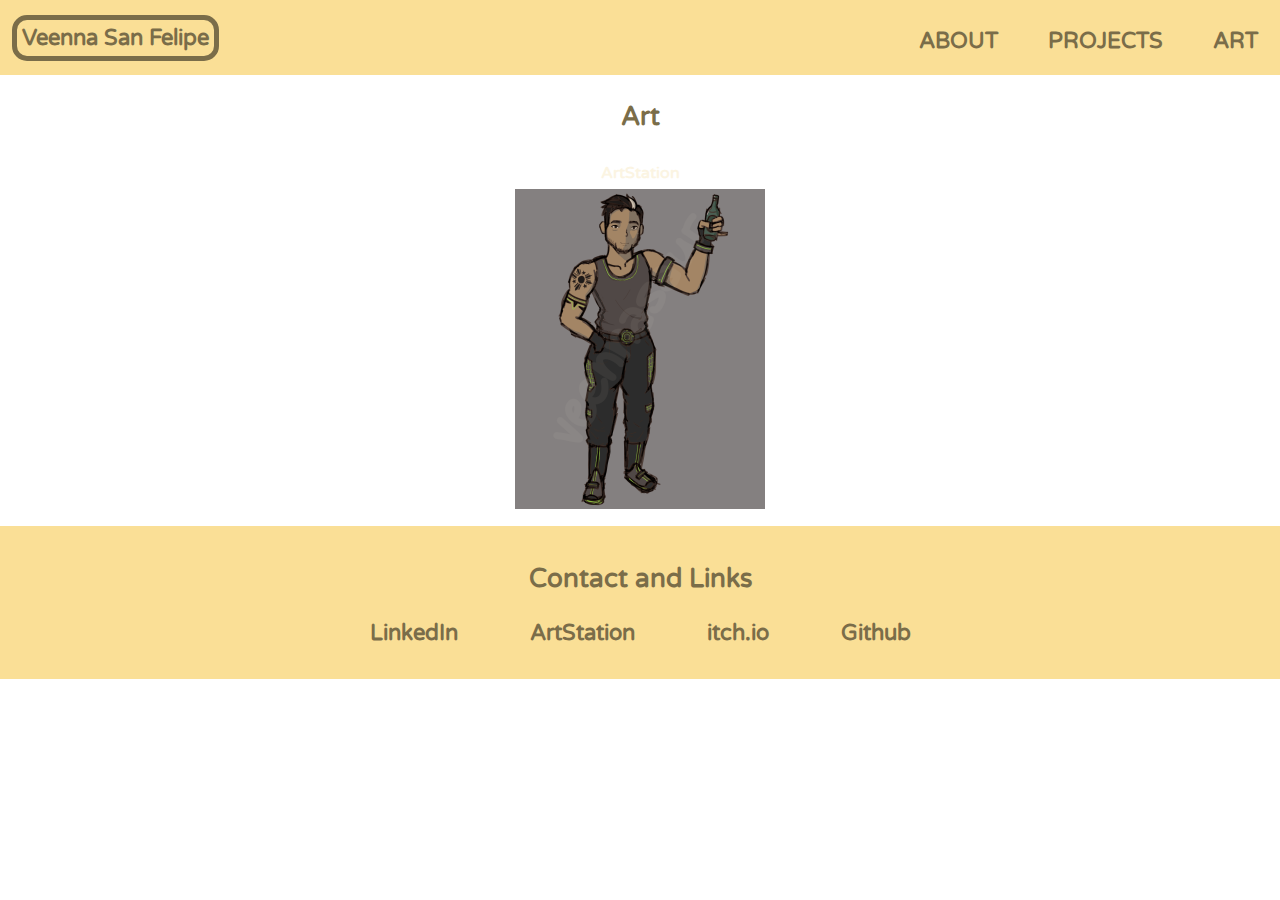
==== art.html @ 62d30b3d "Split the pages up" ====
<!DOCTYPE html>
<html lang="en">
	<head>
		<meta charset="utf-8">
		<meta name="viewport" content="width=device-width, intital-scale=1">
		<title>Veenna San Felipe</title>
		<link href="./resources/css/index.css" type="text/css" rel="stylesheet">
		
		<link rel="preconnect" href="https://fonts.gstatic.com">
		<link href="https://fonts.googleapis.com/css2?family=Noto+Serif+JP:wght@200&family=Varela+Round&display=swap" rel="stylesheet">
	</head>


	<body>
		<header>
			<h1>Veenna San Felipe</h1>
			<nav>
				<ul>
					<li><a href="./index.html">About</a></li>
					<li><a href="./projects.html">Projects</a></li>
					<li><a href="#">Art</a></li>
				</ul>
			</nav>
		</header>

		<section>	
			<h3>Art</h3>
				<div>
					<a href="https://www.artstation.com/veennasf" target="_blank" class="project-title">ArtStation</a>
						<br>
						<img src="resources/cyrus.png" alt="Digital artwork" id="cyrus">
				</div>
		</section>

			<footer>
				<h3>Contact and Links</h3>
					<ul>
						<li>LinkedIn</li>
						<li>ArtStation</li>
						<li>itch.io</li>
						<li>Github</li>
					</ul>
			</footer>
	</body>
</html>
---- resources/css/index.css ----
*, *:before, *:after {
	box-sizing: border-box;
}

body {
	padding: 0;
	margin: 0;
	font-family: 'Varela Round', sans-serif;
	font-size: 22px;
	color: rgb(122, 109, 73);
	text-align: center;
}

h3 {
	color: rgb(122, 109, 73);
}

/* ----- HEADER ----- */
header {
	background-color: rgba(250, 223, 150, 98);
}

header:after {
	content: '';
	display: table;
	clear: both;
}

h1 {
	float: left;
	font-size: 22px;
	color: rgb(122, 109, 73);
	border: 5px solid rgb(122, 109, 73);
	border-radius: 15px;
	padding: 5px;
	margin-left: 12px;
}

nav {
	float: right;
}

nav a {
	color: rgb(122, 109, 73);
	text-decoration: none;
	text-transform: uppercase;
	font-size: 22px;
	font-weight: bold
}

nav a:hover {
	opacity: 50%;
	text-decoration: underline;
	transition: ease 100ms;
}

nav ul {
	margin: 0;
	padding: 0;
	list-style-type: none;
}

nav li {
	display: inline-block;
	margin: 1.25em 1em 0;
	position: relative;
}

/* ----- END HEADER ----- */

/* ----- ABOUT ----- */

#about {
	height: 550px;
	background-color: rgb(251, 244, 226);
	padding: 100px;
}

#about:after {
	content: '';
	display: table;
	clear: both;
}

#headshot-img {
	width: 325px;
	height: 325px;
	border-radius: 45px;
	float: left;
	margin-left: 50px;
}

#bio {
	max-width: 750px;
	max-height: 325px;
	float: right;
	margin-right: 50px;
}

h2 {
	color: rgb(245, 195, 21);
	font-size: 60px;
}

#bio p {
	font-family: 'Noto Serif JP', serif;
	font-size: 16px;
	font-weight: bold;
	line-height: 30px;
	letter-spacing: 1px;
}

/* ----- END ABOUT ----- */

/* ----- PROJECTS ----- */

#projects {
	padding: 0 50px;
	margin: 50px 0;
}

#project-blocks {
	display: flex;
	flex-flow: row wrap;
	justify-content: center;
}

.block {
	margin: 25px;
	background-color: rgb(199, 176, 119);;
	border-radius: 15px;
	height: 250px;
	width: 250px;
	padding: 25px;
}

.project-title {
	color: rgb(251, 244, 226);
	text-decoration: none;
	word-wrap: break-word;
	font-weight: bold;
	font-size: 1rem;
}

.project-img {
	height: 130px;
	width: 175px;
	margin: 10px;
}

/* ----- END PROJECTS ----- */

/* ----- ART ----- */

#art h3 {
	color: rgb(122, 109, 73);
}

#art .project-title {
	color: rgb(245, 195, 21);
}

#cyrus {
	height: 320px;
	width: 250px;
	margin: 0.25em 0 0.5em;
}

/* ----- END ART ----- */

/* ----- CONTACT/FOOTER----- */
#contact {
	color: rgb(245, 195, 21);
}

footer {
	background-color: rgba(250, 223, 150, 98);
	padding: 0.5em;
	bottom: 0;
	width: 100%;
}

footer a {
	color: rgb(122, 109, 73);
	text-decoration: none;
	text-transform: uppercase;
	font-weight: bold
	font-weight: normal;
	font-size: 16px;
}

footer a:hover {
	opacity: 50%;
	text-decoration: underline;
	transition: ease 100ms; 
}

footer h2 {
	margin-top: 0.5em;
}

footer li {
	color: rgb(122, 109, 73);
	font-weight: bold;
	display: inline-block;
	margin: 0 1.5em 1em;
	position: relative;
}

footer ul {
	margin: 0;
	padding: 0;
	list-style-type: none;
}

/* ----- COLOR PALETTE REFERENCE -----

	* Dusty yellow: #CFAE3E, rgb(207, 174, 62);
	* Warm gray: #7A776E, rgb(122, 119, 110);
	* Pale yellow: #FADF96, rgb(250, 223, 150);
	* Warm white: #FBF4E2, rgb(251, 244, 226);
	* Pale brown: #7A6D49, rgb(122, 109, 73);
	* Lighter pale brown: #A99259, rgb(169, 146, 89);
	* Khaki: #C7B077, rgb(199, 176, 119);
	* Sunshine Yellow: #F5C315, rgb(245, 195, 21);

----- COLOR PALETTE REFERENCE ----- */
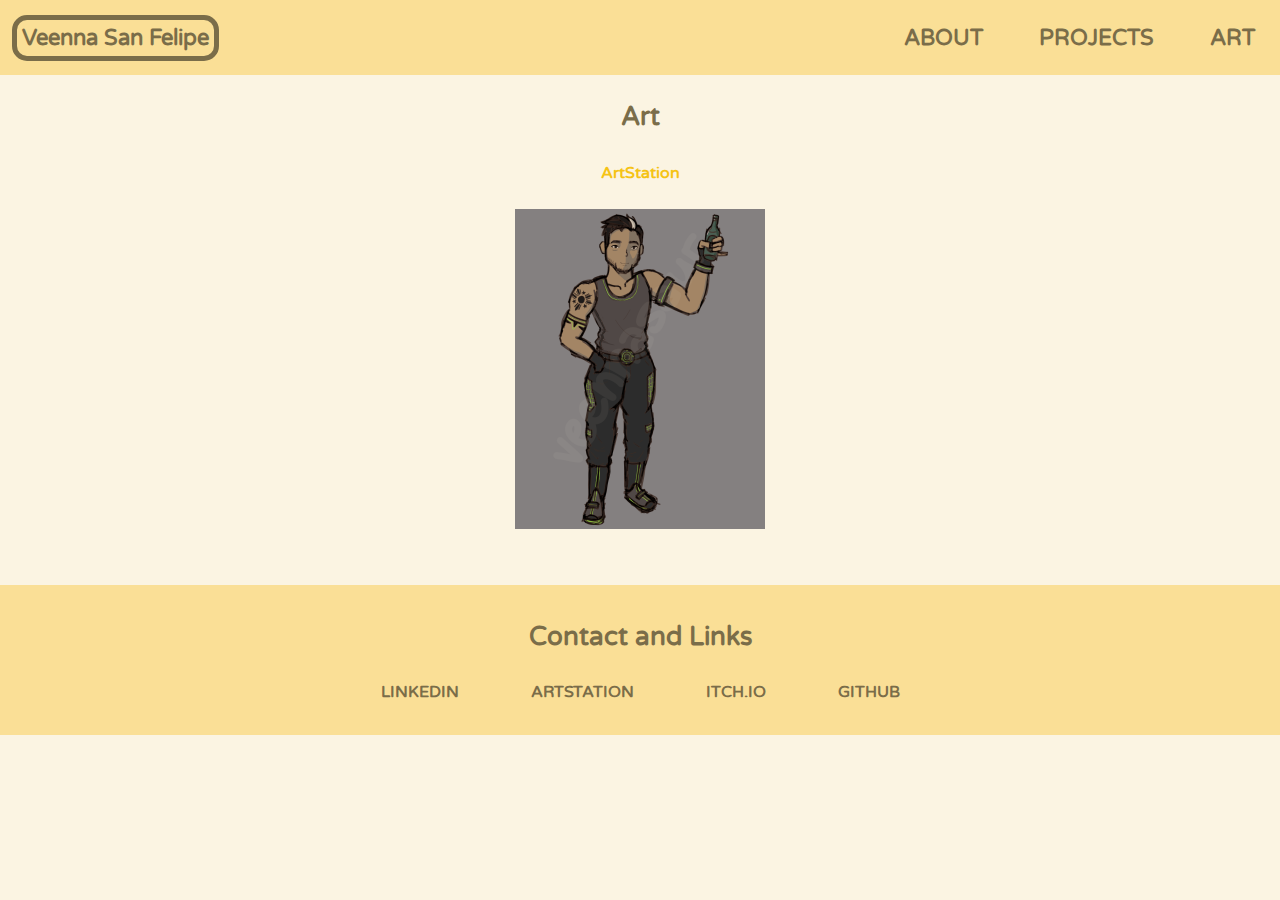
==== commit d6a4e0e1: "Fix background and footer gaps" ====
--- a/art.html
+++ b/art.html
@@ -13,7 +13,7 @@
 
 	<body>
 		<header>
-			<h1>Veenna San Felipe</h1>
+			<h1><a href="./index.html">Veenna San Felipe</a></h1>
 			<nav>
 				<ul>
 					<li><a href="./index.html">About</a></li>
@@ -23,7 +23,7 @@
 			</nav>
 		</header>
 
-		<section>	
+		<section id="art">	
 			<h3>Art</h3>
 				<div>
 					<a href="https://www.artstation.com/veennasf" target="_blank" class="project-title">ArtStation</a>
@@ -35,10 +35,10 @@
 			<footer>
 				<h3>Contact and Links</h3>
 					<ul>
-						<li>LinkedIn</li>
-						<li>ArtStation</li>
-						<li>itch.io</li>
-						<li>Github</li>
+						<li><a href="https://www.linkedin.com/in/v-san-felipe/">LinkedIn</a></li>
+						<li><a href="https://www.artstation.com/veennasf">ArtStation</a></li>
+						<li><a href="https://veennasaur.itch.io/">itch.io</a></li>
+						<li><a href="https://github.com/veenna-san-felipe">GitHub</a></li>
 					</ul>
 			</footer>
 	</body>
--- a/resources/css/index.css
+++ b/resources/css/index.css
@@ -8,7 +8,28 @@
 	font-family: 'Varela Round', sans-serif;
 	font-size: 22px;
 	color: rgb(122, 109, 73);
+	background-color: rgb(251, 244, 226);
 	text-align: center;
+}
+
+h1 {
+	float: left;
+	font-size: 22px;
+	color: rgb(122, 109, 73);
+	border: 5px solid rgb(122, 109, 73);
+	border-radius: 15px;
+	padding: 5px;
+	margin-left: 12px;
+}
+
+h1 a {
+	text-decoration: none;
+	color: inherit;
+}
+
+h2 {
+	color: rgb(245, 195, 21);
+	font-size: 60px;
 }
 
 h3 {
@@ -26,16 +47,6 @@
 	clear: both;
 }
 
-h1 {
-	float: left;
-	font-size: 22px;
-	color: rgb(122, 109, 73);
-	border: 5px solid rgb(122, 109, 73);
-	border-radius: 15px;
-	padding: 5px;
-	margin-left: 12px;
-}
-
 nav {
 	float: right;
 }
@@ -56,14 +67,12 @@
 
 nav ul {
 	margin: 0;
-	padding: 0;
 	list-style-type: none;
 }
 
 nav li {
 	display: inline-block;
-	margin: 1.25em 1em 0;
-	position: relative;
+	margin: 25px 25px 0;
 }
 
 /* ----- END HEADER ----- */
@@ -97,11 +106,6 @@
 	margin-right: 50px;
 }
 
-h2 {
-	color: rgb(245, 195, 21);
-	font-size: 60px;
-}
-
 #bio p {
 	font-family: 'Noto Serif JP', serif;
 	font-size: 16px;
@@ -116,7 +120,6 @@
 
 #projects {
 	padding: 0 50px;
-	margin: 50px 0;
 }
 
 #project-blocks {
@@ -163,19 +166,16 @@
 #cyrus {
 	height: 320px;
 	width: 250px;
-	margin: 0.25em 0 0.5em;
+	margin: 25px 0 50px;
 }
 
 /* ----- END ART ----- */
 
 /* ----- CONTACT/FOOTER----- */
-#contact {
-	color: rgb(245, 195, 21);
-}
 
 footer {
 	background-color: rgba(250, 223, 150, 98);
-	padding: 0.5em;
+	padding: 10px;
 	bottom: 0;
 	width: 100%;
 }
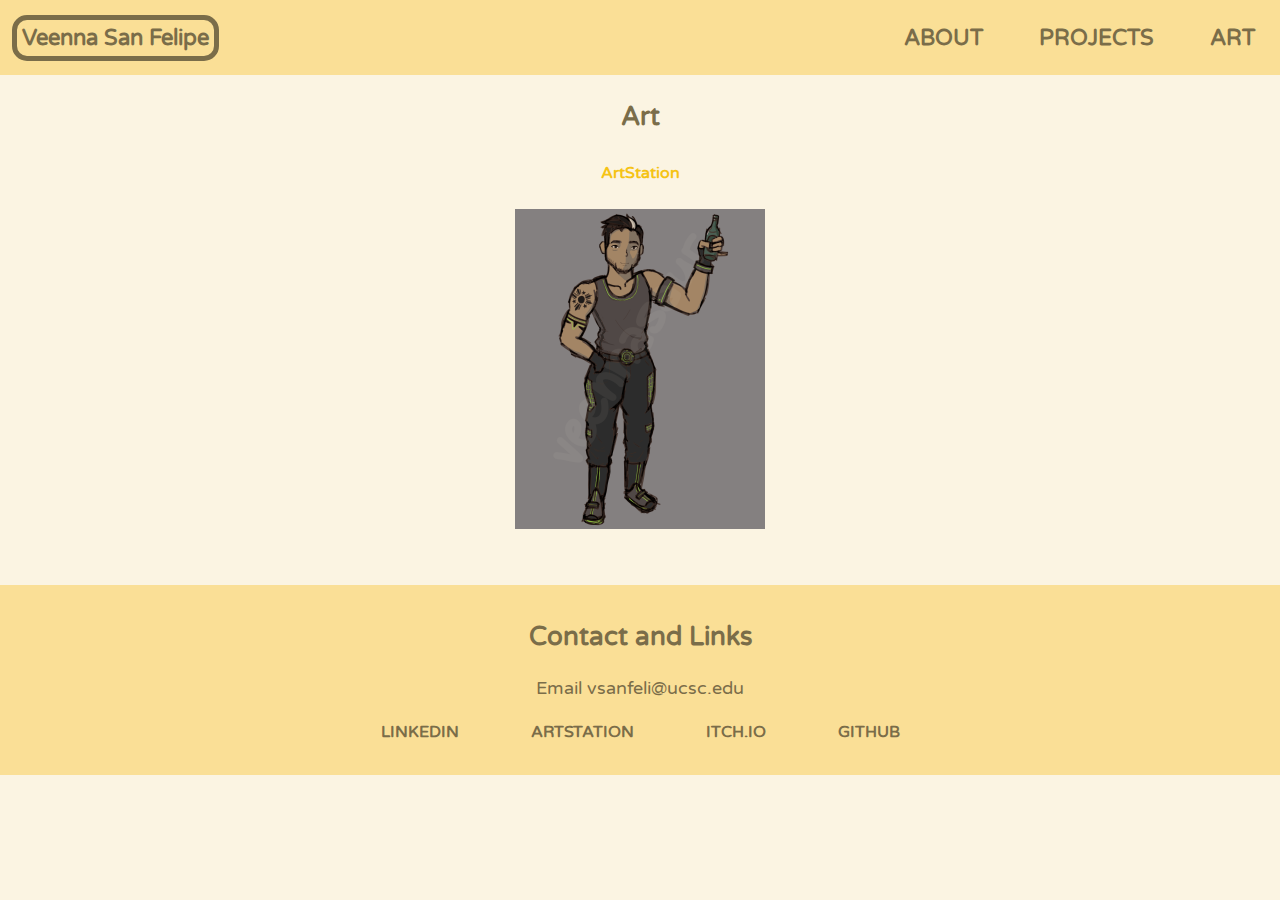
==== commit c7d9fe3f: "Forgot to include email in the footer" ====
--- a/art.html
+++ b/art.html
@@ -32,14 +32,15 @@
 				</div>
 		</section>
 
-			<footer>
-				<h3>Contact and Links</h3>
-					<ul>
-						<li><a href="https://www.linkedin.com/in/v-san-felipe/">LinkedIn</a></li>
-						<li><a href="https://www.artstation.com/veennasf">ArtStation</a></li>
-						<li><a href="https://veennasaur.itch.io/">itch.io</a></li>
-						<li><a href="https://github.com/veenna-san-felipe">GitHub</a></li>
-					</ul>
-			</footer>
+		<footer>
+			<h3>Contact and Links</h3>
+				<p>Email vsanfeli@ucsc.edu</p>
+				<ul>
+					<li><a href="https://www.linkedin.com/in/v-san-felipe/">LinkedIn</a></li>
+					<li><a href="https://www.artstation.com/veennasf">ArtStation</a></li>
+					<li><a href="https://veennasaur.itch.io/">itch.io</a></li>
+					<li><a href="https://github.com/veenna-san-felipe">GitHub</a></li>
+				</ul>
+		</footer>
 	</body>
 </html>--- a/resources/css/index.css
+++ b/resources/css/index.css
@@ -197,6 +197,10 @@
 
 footer h2 {
 	margin-top: 0.5em;
+}
+
+footer p {
+	font-size: 18px;
 }
 
 footer li {
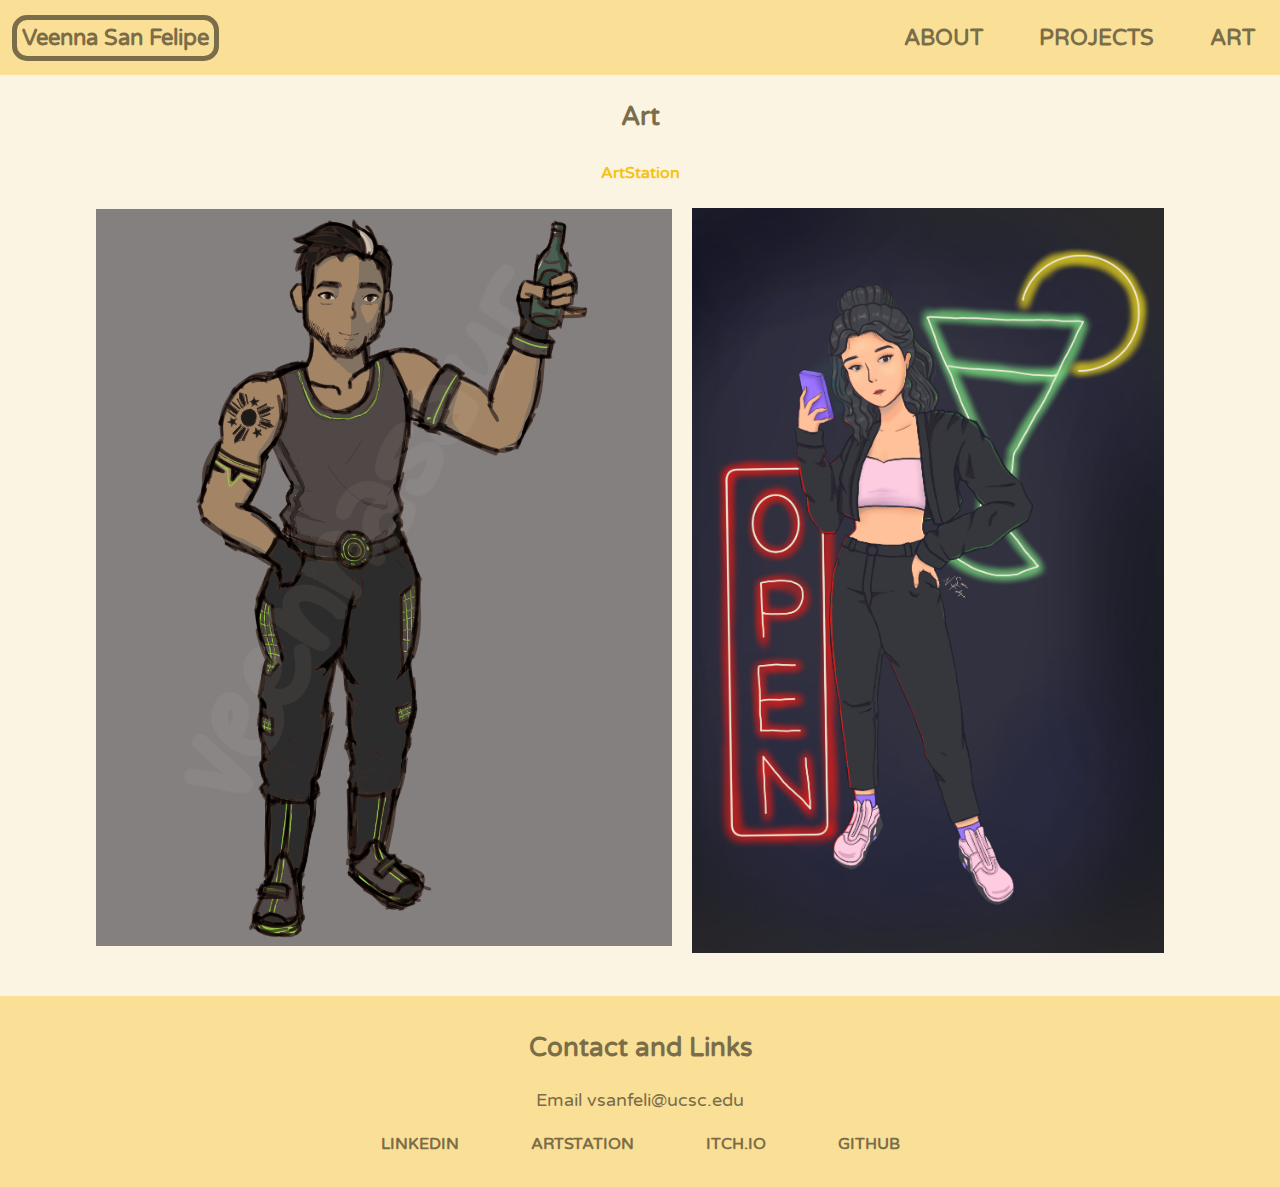
==== commit 72deacd9: "More updates that I forgot to commit previously" ====
--- a/art.html
+++ b/art.html
@@ -25,11 +25,11 @@
 
 		<section id="art">	
 			<h3>Art</h3>
-				<div>
-					<a href="https://www.artstation.com/veennasf" target="_blank" class="project-title">ArtStation</a>
-						<br>
-						<img src="resources/cyrus.png" alt="Digital artwork" id="cyrus">
-				</div>
+			<a href="https://www.artstation.com/veennasf" target="_blank" class="project-title">ArtStation</a>
+			<div id="artwork-section">
+				<img src="resources/cyrus.png" alt="Digital artwork" id="cyrus">
+				<img src="resources/neon-girl.png" alt="Digital artwork" id="neon-girl">
+			</div>
 		</section>
 
 		<footer>
--- a/resources/css/index.css
+++ b/resources/css/index.css
@@ -1,5 +1,9 @@
+html {
+	box-sizing: border-box;
+}
+
 *, *:before, *:after {
-	box-sizing: border-box;
+	box-sizing: inherit;
 }
 
 body {
@@ -149,6 +153,15 @@
 	height: 130px;
 	width: 175px;
 	margin: 10px;
+	border-radius: 10px;
+}
+
+#design-system img,
+#kidgilantes img,
+#patchwork-harmony img,
+#cheatsheet img,
+#glitch img {
+	margin: 30px 0px 0px;
 }
 
 /* ----- END PROJECTS ----- */
@@ -163,10 +176,22 @@
 	color: rgb(245, 195, 21);
 }
 
+#artwork-section {
+	display: flex;
+	justify-content: center;
+	align-items: center;
+}
+
 #cyrus {
-	height: 320px;
-	width: 250px;
+	height: 45%;
+	width: 45%;
 	margin: 25px 0 50px;
+}
+
+#neon-girl {
+	height: 40%;
+	width: 40%;
+	padding: 0px 20px 20px;
 }
 
 /* ----- END ART ----- */
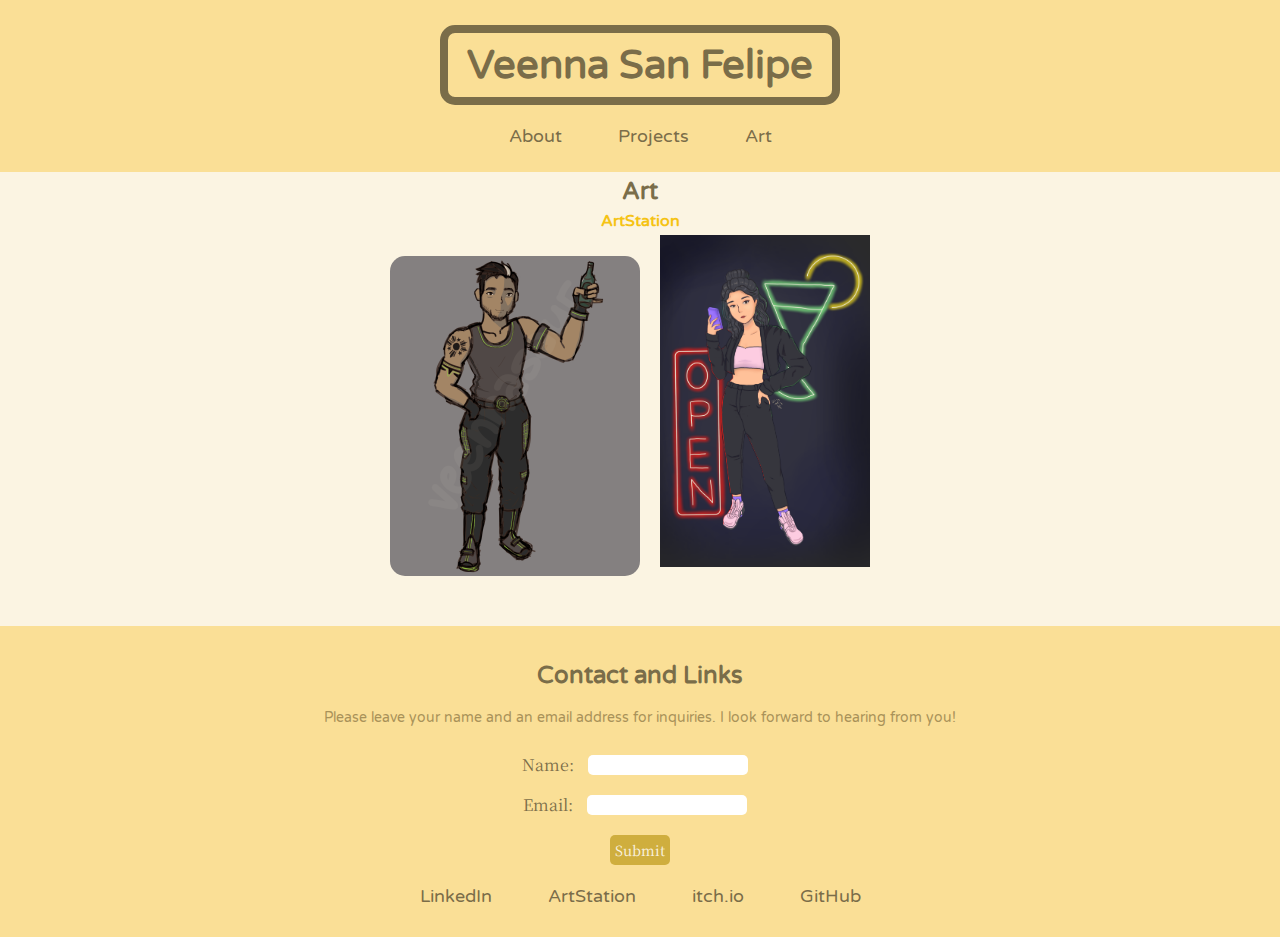
==== commit ee6e3ec0: "Implement responsive mobile about page" ====
--- a/art.html
+++ b/art.html
@@ -13,12 +13,13 @@
 
 	<body>
 		<header>
-			<h1><a href="./index.html">Veenna San Felipe</a></h1>
+			<h1><a href="#">Veenna San Felipe</a></h1>
+			<br>
 			<nav>
 				<ul>
-					<li><a href="./index.html">About</a></li>
+					<li><a href="#">About</a></li>
 					<li><a href="./projects.html">Projects</a></li>
-					<li><a href="#">Art</a></li>
+					<li><a href="./art.html">Art</a></li>
 				</ul>
 			</nav>
 		</header>
@@ -34,13 +35,25 @@
 
 		<footer>
 			<h3>Contact and Links</h3>
-				<p>Email vsanfeli@ucsc.edu</p>
+			<p>Please leave your name and an email address for inquiries. I look forward to hearing from you!</p>
+			
+			<form action="mailto:vsanfeli@ucsc.edu" method="POST"	enctype="multipart/form-data" name="EmailForm">
+				<label for="YourName">Name:</label>
+				<input type="text" name="YourName">
+				<br>
+				<label for="YourEmail">Email:</label>
+				<input type="text" name="YourEmail">
+				<br>
+				<input type="submit" value="Submit" id="button">
+			</form>
+
+			<div id="footer-links">
 				<ul>
 					<li><a href="https://www.linkedin.com/in/v-san-felipe/">LinkedIn</a></li>
 					<li><a href="https://www.artstation.com/veennasf">ArtStation</a></li>
 					<li><a href="https://veennasaur.itch.io/">itch.io</a></li>
 					<li><a href="https://github.com/veenna-san-felipe">GitHub</a></li>
 				</ul>
-		</footer>
-	</body>
+			</div>
+		</footer>	</body>
 </html>--- a/resources/css/index.css
+++ b/resources/css/index.css
@@ -1,256 +1,382 @@
-html {
+* {
 	box-sizing: border-box;
-}
-
-*, *:before, *:after {
-	box-sizing: inherit;
-}
-
-body {
-	padding: 0;
-	margin: 0;
-	font-family: 'Varela Round', sans-serif;
-	font-size: 22px;
-	color: rgb(122, 109, 73);
-	background-color: rgb(251, 244, 226);
-	text-align: center;
-}
-
-h1 {
-	float: left;
-	font-size: 22px;
-	color: rgb(122, 109, 73);
-	border: 5px solid rgb(122, 109, 73);
-	border-radius: 15px;
-	padding: 5px;
-	margin-left: 12px;
-}
-
-h1 a {
-	text-decoration: none;
-	color: inherit;
-}
-
-h2 {
-	color: rgb(245, 195, 21);
-	font-size: 60px;
-}
-
-h3 {
-	color: rgb(122, 109, 73);
-}
-
-/* ----- HEADER ----- */
-header {
-	background-color: rgba(250, 223, 150, 98);
-}
-
-header:after {
-	content: '';
-	display: table;
-	clear: both;
-}
-
-nav {
-	float: right;
-}
-
-nav a {
-	color: rgb(122, 109, 73);
-	text-decoration: none;
-	text-transform: uppercase;
-	font-size: 22px;
-	font-weight: bold
-}
-
-nav a:hover {
-	opacity: 50%;
-	text-decoration: underline;
-	transition: ease 100ms;
-}
-
-nav ul {
-	margin: 0;
-	list-style-type: none;
-}
-
-nav li {
-	display: inline-block;
-	margin: 25px 25px 0;
-}
-
-/* ----- END HEADER ----- */
-
-/* ----- ABOUT ----- */
-
-#about {
-	height: 550px;
-	background-color: rgb(251, 244, 226);
-	padding: 100px;
-}
-
-#about:after {
-	content: '';
-	display: table;
-	clear: both;
-}
-
-#headshot-img {
-	width: 325px;
-	height: 325px;
-	border-radius: 45px;
-	float: left;
-	margin-left: 50px;
-}
-
-#bio {
-	max-width: 750px;
-	max-height: 325px;
-	float: right;
-	margin-right: 50px;
-}
-
-#bio p {
-	font-family: 'Noto Serif JP', serif;
-	font-size: 16px;
-	font-weight: bold;
-	line-height: 30px;
-	letter-spacing: 1px;
-}
-
-/* ----- END ABOUT ----- */
-
-/* ----- PROJECTS ----- */
-
-#projects {
-	padding: 0 50px;
-}
-
-#project-blocks {
-	display: flex;
-	flex-flow: row wrap;
-	justify-content: center;
-}
-
-.block {
-	margin: 25px;
-	background-color: rgb(199, 176, 119);;
-	border-radius: 15px;
-	height: 250px;
-	width: 250px;
-	padding: 25px;
-}
-
-.project-title {
-	color: rgb(251, 244, 226);
-	text-decoration: none;
-	word-wrap: break-word;
-	font-weight: bold;
-	font-size: 1rem;
-}
-
-.project-img {
-	height: 130px;
-	width: 175px;
-	margin: 10px;
-	border-radius: 10px;
-}
-
-#design-system img,
-#kidgilantes img,
-#patchwork-harmony img,
-#cheatsheet img,
-#glitch img {
-	margin: 30px 0px 0px;
-}
-
-/* ----- END PROJECTS ----- */
-
-/* ----- ART ----- */
-
-#art h3 {
-	color: rgb(122, 109, 73);
-}
-
-#art .project-title {
-	color: rgb(245, 195, 21);
-}
-
-#artwork-section {
-	display: flex;
-	justify-content: center;
-	align-items: center;
-}
-
-#cyrus {
-	height: 45%;
-	width: 45%;
-	margin: 25px 0 50px;
-}
-
-#neon-girl {
-	height: 40%;
-	width: 40%;
-	padding: 0px 20px 20px;
-}
-
-/* ----- END ART ----- */
-
-/* ----- CONTACT/FOOTER----- */
-
-footer {
-	background-color: rgba(250, 223, 150, 98);
-	padding: 10px;
-	bottom: 0;
-	width: 100%;
-}
-
-footer a {
-	color: rgb(122, 109, 73);
-	text-decoration: none;
-	text-transform: uppercase;
-	font-weight: bold
-	font-weight: normal;
-	font-size: 16px;
-}
-
-footer a:hover {
-	opacity: 50%;
-	text-decoration: underline;
-	transition: ease 100ms; 
-}
-
-footer h2 {
-	margin-top: 0.5em;
-}
-
-footer p {
-	font-size: 18px;
-}
-
-footer li {
-	color: rgb(122, 109, 73);
-	font-weight: bold;
-	display: inline-block;
-	margin: 0 1.5em 1em;
-	position: relative;
-}
-
-footer ul {
 	margin: 0;
 	padding: 0;
-	list-style-type: none;
 }
 
+/* Portrait and Landscape for iPhone 6 up to iPhone 8+*/
+@media only screen 
+  and (min-device-width: 375px)
+  and (max-device-width: 767px) 
+  and (-webkit-min-device-pixel-ratio: 2) {
+    body {
+      text-align: center;
+      background-color: rgb(251, 244, 226);
+      font-family: 'Varela Round', sans-serif;
+    }
+
+    /* --------------- header --------------- */
+
+    header {
+      display: flex;
+      flex-direction: column;
+      justify-content: center;
+      align-items: center;
+      padding: 25px;
+      background-color: rgb(250, 223, 150);
+    }
+
+    h1 {
+      width: 275px;
+      border: 5px solid rgb(122, 109, 73);
+      border-radius: 15px;
+    }
+
+    h1 a {
+      color: rgb(122, 109, 73);
+      text-decoration: none;
+      font-size: 28px;
+    }
+
+    nav ul {
+      display: flex;
+    }
+
+    li {
+      list-style-type: none;
+    }
+
+    li:not(:first-child) {
+      padding-left: 20px;
+    }
+
+    li a {
+      text-decoration: none;
+      color: rgb(122, 109, 73);
+      padding: 5px;
+    }
+
+    li a:active {
+      color: rgb(251, 244, 226);
+      background-color: rgb(122, 109, 73);
+      border-radius: 10px;
+    }
+
+    /* --------------- main --------------- */
+
+    #about {
+      display: flex;
+      flex-direction: column;
+      flex-wrap: wrap;
+      justify-content: center;
+      align-items: center;
+      margin: 35px 25px 25px;
+    }
+
+    img {
+      max-width: 180px;
+      height: auto;
+      border-radius: 15px;
+      margin-bottom: 35px;
+    }
+
+    h2 {
+      margin-bottom: 15px;
+      color: rgb(245, 195, 21);
+      font-size: 30px;
+    }
+
+    #about p {
+        font-family: 'Noto Serif JP', serif;
+        font-size: 12px;
+        color: rgb(169, 146, 89);
+        padding: 0px 10px;
+        margin-bottom: 15px;
+        line-height: 20px;
+    }
+
+    /* --------------- footer --------------- */
+    
+    footer {
+      padding: 30px 25px 30px;
+      background-color: rgb(250, 223, 150);
+    }
+
+    h3 {
+      padding: 5px;
+      color: rgb(122, 109, 73);
+    }
+
+    p {
+      font-size: 12px;
+      line-height: 20px;
+      color: rgb(169, 146, 89);
+      padding: 0px 15px;
+    }
+
+    form {
+      padding: 5px;
+    }
+
+    form label {
+      color: rgb(122, 109, 73);
+      font-family: 'Noto Serif JP', serif;
+      font-size: 12px;
+    }
+
+    form input {
+      border: none;
+      border-radius: 5px;
+      font-family: 'Noto Serif JP', serif;
+      font-size: 12px;
+      color: rgb(122, 109, 73);
+      margin: 5px;
+    }
+
+    #button {
+      font-size: 10px;
+      background-color: rgb(207, 174, 62);
+      color: rgb(251, 244, 226);
+      padding: 5px;
+    }
+
+    #footer-links ul {
+      display: inline-flex;
+      flex-direction: row;
+      justify-content: center;
+      padding-top: 5px;
+    }
+}
+
+/* --------------- Bigger screens --------------- */
+
+@media screen 
+  and (min-device-width: 768px) 
+  and (max-device-width: 2400px) 
+  and (-webkit-min-device-pixel-ratio: 1) { 
+    body {
+      text-align: center;
+      background-color: rgb(251, 244, 226);
+      font-family: 'Varela Round', sans-serif;
+    }
+
+    /* --------------- Header --------------- */
+
+    header {
+      display: flex;
+      flex-direction: column;
+      justify-content: center;
+      align-items: center;
+      padding: 25px;
+      background-color: rgb(250, 223, 150);
+    }
+
+    h1 {
+      width: 400px;
+      border: 8px solid rgb(122, 109, 73);
+      border-radius: 15px;
+      padding: 8px;
+    }
+
+    h1 a {
+      color: rgb(122, 109, 73);
+      text-decoration: none;
+      font-size: 40px;
+    }
+
+    nav ul {
+      display: flex;
+    }
+
+    li {
+      list-style-type: none;
+    }
+
+    li:not(:first-child) {
+      padding-left: 40px;
+    }
+
+    li a {
+      text-decoration: none;
+      color: rgb(122, 109, 73);
+      font-size: 18px;
+      padding: 8px;
+    }
+
+    li a:hover {
+      color: rgb(251, 244, 226);
+      background-color: rgb(122, 109, 73);
+      border-radius: 10px;
+    }
+
+    /* --------------- About Main --------------- */
+
+    #about {
+      display: flex;
+      flex-direction: column;
+      flex-wrap: wrap;
+      justify-content: center;
+      align-items: center;
+      margin: 35px 25px 25px;
+    }
+
+    img {
+      max-width: 250px;
+      height: auto;
+      border-radius: 15px;
+      margin-bottom: 35px;
+    }
+
+    h2 {
+      margin-bottom: 15px;
+      color: rgb(245, 195, 21);
+      font-size: 36px;
+    }
+
+    #about p {
+        font-family: 'Noto Serif JP', serif;
+        font-size: 16px;
+        color: rgb(169, 146, 89);
+        padding: 0px 80px;
+        margin-bottom: 15px;
+        line-height: 30px;
+    }
+
+    /* --------------- Projects --------------- */
+
+    #projects {
+      padding: 0 50px;
+    }
+
+    #project-blocks {
+      display: flex;
+      flex-flow: row wrap;
+      justify-content: center;
+    }
+
+    .block {
+      margin: 25px;
+      background-color: rgb(199, 176, 119);;
+      border-radius: 15px;
+      height: 250px;
+      width: 250px;
+      padding: 25px;
+    }
+
+    .project-title {
+      color: rgb(251, 244, 226);
+      text-decoration: none;
+      word-wrap: break-word;
+      font-weight: bold;
+      font-size: 1rem;
+    }
+
+    .project-img {
+      height: 130px;
+      width: 175px;
+      margin: 10px;
+      border-radius: 10px;
+    }
+
+    #design-system img,
+    #kidgilantes img,
+    #patchwork-harmony img,
+    #cheatsheet img,
+    #glitch img {
+      margin: 30px 0px 0px;
+    }
+
+    /* --------------- Art --------------- */
+
+    #art h3 {
+      color: rgb(122, 109, 73);
+    }
+
+    #art .project-title {
+      color: rgb(245, 195, 21);
+    }
+
+    #artwork-section {
+      display: flex;
+      justify-content: center;
+      align-items: center;
+    }
+
+    #cyrus {
+      height: 45%;
+      width: 45%;
+      margin: 25px 0 50px;
+    }
+
+    #neon-girl {
+      height: 40%;
+      width: 40%;
+      padding: 0px 20px 20px;
+    }
+
+    /* --------------- Footer --------------- */
+    
+    footer {
+      padding: 30px 25px 30px;
+      background-color: rgb(250, 223, 150);
+    }
+
+    h3 {
+      font-size: 24px;
+      padding: 5px;
+      color: rgb(122, 109, 73);
+    }
+
+    p {
+      font-size: 14px;
+      line-height: 45px;
+      color: rgb(169, 146, 89);
+      padding: 0px 15px;
+    }
+
+    form {
+      padding: 5px;
+    }
+
+    form label {
+      color: rgb(122, 109, 73);
+      font-family: 'Noto Serif JP', serif;
+      font-size: 16px;
+    }
+
+    form input {
+      border: none;
+      border-radius: 5px;
+      font-family: 'Noto Serif JP', serif;
+      font-size: 14px;
+      color: rgb(122, 109, 73);
+      margin: 10px;
+    }
+
+    #button {
+      font-size: 14px;
+      background-color: rgb(207, 174, 62);
+      color: rgb(251, 244, 226);
+      padding: 5px;
+    }
+
+    #footer-links ul {
+      display: inline-flex;
+      flex-direction: row;
+      justify-content: center;
+      padding-top: 5px;
+    }
+}
+
 /* ----- COLOR PALETTE REFERENCE -----
 
-	* Dusty yellow: #CFAE3E, rgb(207, 174, 62);
-	* Warm gray: #7A776E, rgb(122, 119, 110);
-	* Pale yellow: #FADF96, rgb(250, 223, 150);
-	* Warm white: #FBF4E2, rgb(251, 244, 226);
-	* Pale brown: #7A6D49, rgb(122, 109, 73);
-	* Lighter pale brown: #A99259, rgb(169, 146, 89);
-	* Khaki: #C7B077, rgb(199, 176, 119);
-	* Sunshine Yellow: #F5C315, rgb(245, 195, 21);
+  * Dusty yellow: #CFAE3E, rgb(207, 174, 62);
+  * Warm gray: #7A776E, rgb(122, 119, 110);
+  * Pale yellow: #FADF96, rgb(250, 223, 150);
+  * Warm white: #FBF4E2, rgb(251, 244, 226);
+  * Pale brown: #7A6D49, rgb(122, 109, 73);
+  * Lighter pale brown: #A99259, rgb(169, 146, 89);
+  * Khaki: #C7B077, rgb(199, 176, 119);
+  * Sunshine Yellow: #F5C315, rgb(245, 195, 21);
 
 ----- COLOR PALETTE REFERENCE ----- */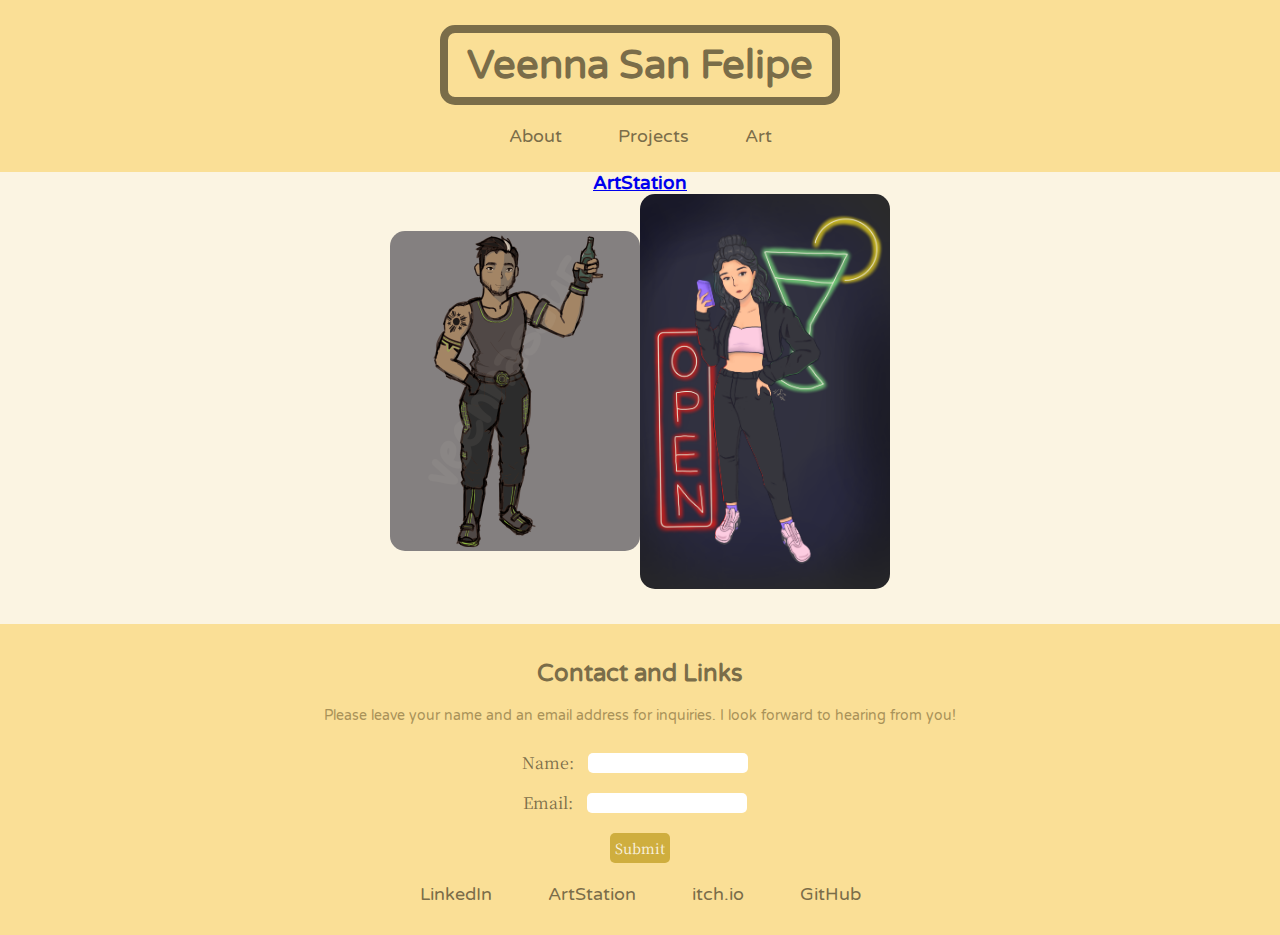
==== commit 80b312ff: "Style projects and art sections for mobile" ====
--- a/art.html
+++ b/art.html
@@ -17,19 +17,18 @@
 			<br>
 			<nav>
 				<ul>
-					<li><a href="#">About</a></li>
+					<li><a href="index.html">About</a></li>
 					<li><a href="./projects.html">Projects</a></li>
 					<li><a href="./art.html">Art</a></li>
 				</ul>
 			</nav>
 		</header>
 
-		<section id="art">	
-			<h3>Art</h3>
-			<a href="https://www.artstation.com/veennasf" target="_blank" class="project-title">ArtStation</a>
+		<section id="art">
+			<h3><a href="https://www.artstation.com/veennasf" target="_blank">ArtStation</a></h3>
 			<div id="artwork-section">
-				<img src="resources/cyrus.png" alt="Digital artwork" id="cyrus">
-				<img src="resources/neon-girl.png" alt="Digital artwork" id="neon-girl">
+				<img src="resources/cyrus.png" alt="Digital artwork">
+				<img src="resources/neon-girl.png" alt="Digital artwork">
 			</div>
 		</section>
 
--- a/resources/css/index.css
+++ b/resources/css/index.css
@@ -15,7 +15,7 @@
       font-family: 'Varela Round', sans-serif;
     }
 
-    /* --------------- header --------------- */
+    /* --------------- Header --------------- */
 
     header {
       display: flex;
@@ -42,18 +42,18 @@
       display: flex;
     }
 
-    li {
+    nav li {
       list-style-type: none;
     }
 
-    li:not(:first-child) {
+    nav li:not(:first-child) {
       padding-left: 20px;
     }
 
     li a {
       text-decoration: none;
       color: rgb(122, 109, 73);
-      padding: 5px;
+      padding: 10px;
     }
 
     li a:active {
@@ -62,7 +62,7 @@
       border-radius: 10px;
     }
 
-    /* --------------- main --------------- */
+    /* --------------- Main --------------- */
 
     #about {
       display: flex;
@@ -95,14 +95,76 @@
         line-height: 20px;
     }
 
-    /* --------------- footer --------------- */
+    /* --------------- Projects --------------- */
+
+    #projects {
+      padding: 0 50px;
+      margin-bottom: 25px;
+    }
+
+    #projects h3 {
+      color: rgb(122, 109, 73);
+      padding-top: 25px;
+      font-size: 22px;
+    }
+
+    #project-blocks {
+      display: flex;
+      flex-flow: row wrap;
+      justify-content: center;
+    }
+
+    .block {
+      margin: 15px;
+      background-color: rgb(199, 176, 119);;
+      border-radius: 15px;
+      padding: 25px;
+    }
+
+    .project-title {
+      color: rgb(251, 244, 226);
+      text-decoration: none;
+      word-wrap: break-word;
+      font-family: 'Noto Serif JP', serif;
+      font-size: 16px;
+    }
+
+    .project-img {
+      width: 90%;
+      border-radius: 10px;
+      margin: 20px 10px 0px;
+    }
+
+    /* --------------- Art --------------- */    
+
+    #art h3 {
+      padding: 25px;
+    }
+
+    h3 a {
+      font-size: 22px;
+      color: rgb(122, 109, 73);
+      text-decoration: none;
+    }
+
+    #artwork-section {
+      display: flex;
+      justify-content: space-evenly;
+      align-items: center;
+    }
+
+    #artwork-section img {
+      padding: 5px;
+    }
+
+    /* --------------- Footer --------------- */
     
     footer {
       padding: 30px 25px 30px;
       background-color: rgb(250, 223, 150);
     }
 
-    h3 {
+    footer h3 {
       padding: 5px;
       color: rgb(122, 109, 73);
     }
@@ -140,11 +202,14 @@
       padding: 5px;
     }
 
+    #button:active {
+      background-color: rgb(122, 109, 73);
+    }
+
     #footer-links ul {
       display: inline-flex;
-      flex-direction: row;
-      justify-content: center;
-      padding-top: 5px;
+      padding-top: 15px;
+      list-style-type: none;
     }
 }
 
@@ -321,7 +386,7 @@
       background-color: rgb(250, 223, 150);
     }
 
-    h3 {
+    footer h3 {
       font-size: 24px;
       padding: 5px;
       color: rgb(122, 109, 73);
@@ -358,6 +423,10 @@
       background-color: rgb(207, 174, 62);
       color: rgb(251, 244, 226);
       padding: 5px;
+    }
+
+    #button:active {
+      background-color: rgb(122, 109, 73);
     }
 
     #footer-links ul {
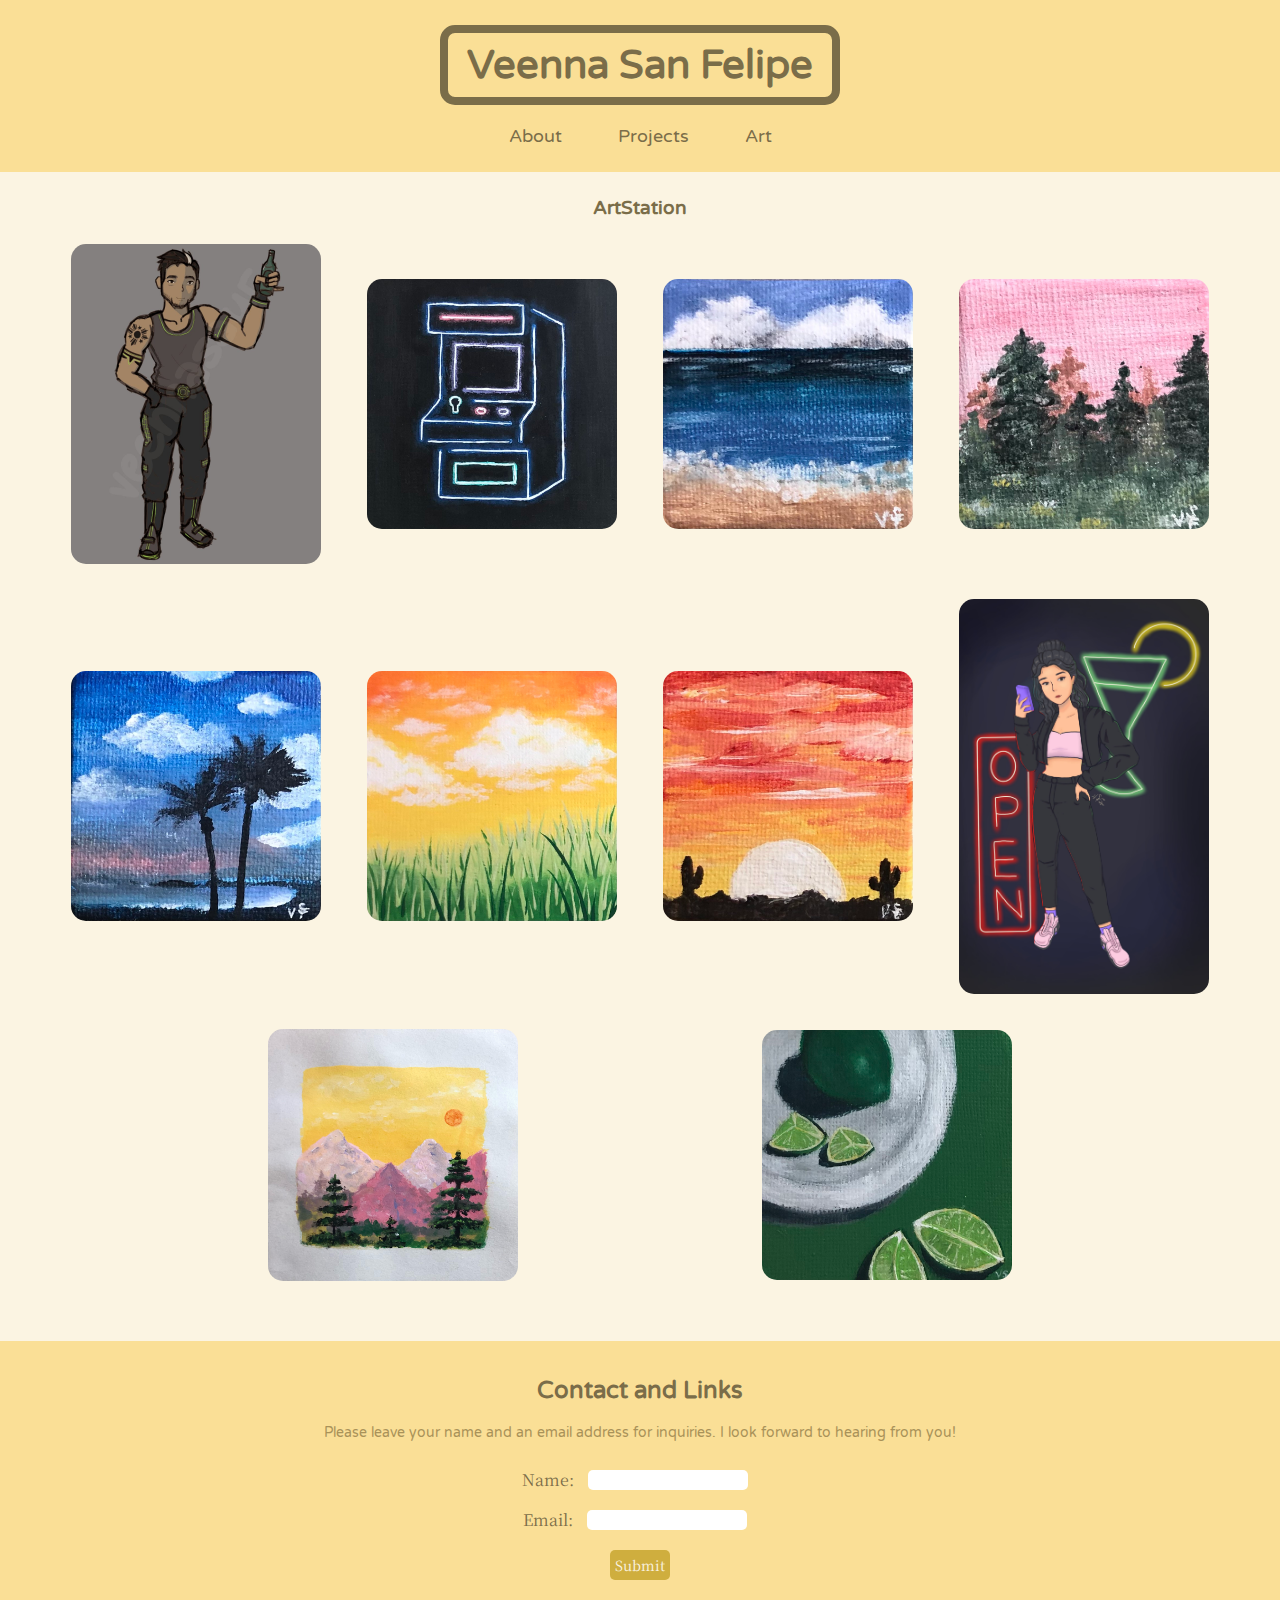
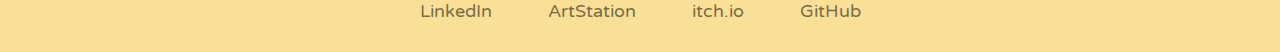
==== commit 91984fae: "Add paintings to art section" ====
--- a/art.html
+++ b/art.html
@@ -27,8 +27,16 @@
 		<section id="art">
 			<h3><a href="https://www.artstation.com/veennasf" target="_blank">ArtStation</a></h3>
 			<div id="artwork-section">
-				<img src="resources/cyrus.png" alt="Digital artwork">
-				<img src="resources/neon-girl.png" alt="Digital artwork">
+				<img src="resources/cyrus.jpg" alt="Digital artwork">
+				<img src="resources/arcade.jpeg" alt="Neon arcade cabinet painting">
+				<img src="resources/beach.jpeg" alt="Beach painting">
+				<img src="resources/forest.jpeg" alt="Treetop painting">
+				<img src="resources/palm-trees.jpeg" alt="Palm trees painting">
+				<img src="resources/field.jpeg" alt="Grass field painting">
+				<img src="resources/desert-sunset.jpeg" alt="Desert sunset painting">
+				<img src="resources/neon-girl.jpg" alt="Digital artwork">
+				<img src="resources/mountains.jpeg" alt="Mountain landscape painting">
+				<img src="resources/limes.jpeg" alt="Painting of limes">
 			</div>
 		</section>
 
--- a/resources/css/index.css
+++ b/resources/css/index.css
@@ -136,25 +136,29 @@
     }
 
     /* --------------- Art --------------- */    
-
-    #art h3 {
-      padding: 25px;
+ 
+    #art {
+      padding: 25px 0px;
     }
 
     h3 a {
-      font-size: 22px;
-      color: rgb(122, 109, 73);
-      text-decoration: none;
+      margin: 25px;
+      text-decoration: none;
+      color: rgb(122, 109, 73);
     }
 
     #artwork-section {
       display: flex;
-      justify-content: space-evenly;
-      align-items: center;
+      flex-direction: row;
+      flex-wrap: wrap;
+      justify-content: center;
+      align-items: center;
+      padding: 10pxpx;
     }
 
     #artwork-section img {
-      padding: 5px;
+      width: 50%;
+      padding: 10px;
     }
 
     /* --------------- Footer --------------- */
@@ -353,30 +357,23 @@
 
     /* --------------- Art --------------- */
 
-    #art h3 {
-      color: rgb(122, 109, 73);
-    }
-
-    #art .project-title {
-      color: rgb(245, 195, 21);
+    #art {
+      padding: 25px;
+    }
+
+    h3 a {
+      margin: 25px;
+      text-decoration: none;
+      color: rgb(122, 109, 73);
     }
 
     #artwork-section {
       display: flex;
-      justify-content: center;
-      align-items: center;
-    }
-
-    #cyrus {
-      height: 45%;
-      width: 45%;
-      margin: 25px 0 50px;
-    }
-
-    #neon-girl {
-      height: 40%;
-      width: 40%;
-      padding: 0px 20px 20px;
+      flex-direction: row;
+      flex-wrap: wrap;
+      justify-content: space-evenly;
+      align-items: center;
+      padding-top: 25px;
     }
 
     /* --------------- Footer --------------- */
